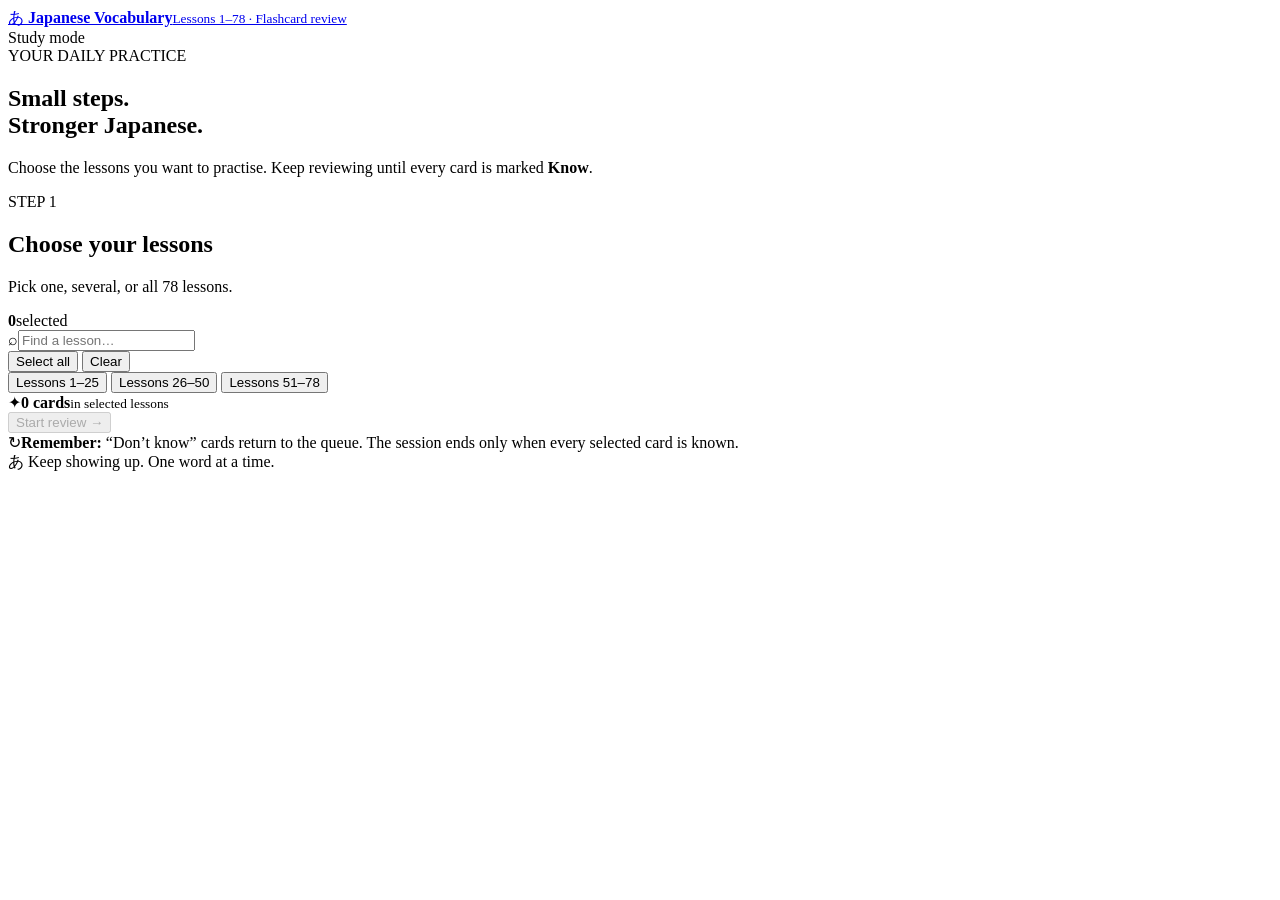
==== index.html @ 3cebc48f "Build responsive Japanese vocabulary flashcard website" ====
<!doctype html>
<html lang="en">
<head>
  <meta charset="utf-8">
  <meta name="viewport" content="width=device-width, initial-scale=1, viewport-fit=cover">
  <meta name="theme-color" content="#f5f7fb">
  <meta name="description" content="Review Japanese vocabulary from Lessons 1–78 with a simple, mobile-friendly flashcard app.">
  <title>Japanese Vocabulary • Flashcards</title>
  <link rel="stylesheet" href="./styles.css">
  <script defer src="./public/lesson-data-1-78-no-kanji.js"></script>
  <script defer src="./app.js"></script>
</head>
<body>
  <div class="app-shell">
    <header class="topbar">
      <a class="brand" href="./" aria-label="Japanese Vocabulary home">
        <span class="brand-mark">あ</span>
        <span><strong>Japanese Vocabulary</strong><small>Lessons 1–78 · Flashcard review</small></span>
      </a>
      <div class="top-pill"><span class="status-dot"></span> Study mode</div>
    </header>

    <main>
      <section id="setup-screen" class="screen">
        <div class="intro">
          <div class="eyebrow">YOUR DAILY PRACTICE</div>
          <h1>Small steps.<br><span>Stronger Japanese.</span></h1>
          <p>Choose the lessons you want to practise. Keep reviewing until every card is marked <strong>Know</strong>.</p>
        </div>

        <section class="panel lesson-panel" aria-labelledby="lesson-title">
          <div class="panel-heading">
            <div>
              <div class="eyebrow">STEP 1</div>
              <h2 id="lesson-title">Choose your lessons</h2>
              <p class="muted">Pick one, several, or all 78 lessons.</p>
            </div>
            <div class="selection-count"><strong id="selected-count">0</strong><span>selected</span></div>
          </div>

          <div class="selection-tools">
            <label class="search-box"><span aria-hidden="true">⌕</span><input id="lesson-search" type="search" placeholder="Find a lesson…" autocomplete="off" aria-label="Find a lesson"></label>
            <div class="tool-buttons">
              <button id="select-all" class="button button-soft" type="button">Select all</button>
              <button id="clear-all" class="button button-quiet" type="button">Clear</button>
            </div>
          </div>
          <div class="quick-picks">
            <button type="button" class="quick-chip" data-range="1-25">Lessons 1–25</button>
            <button type="button" class="quick-chip" data-range="26-50">Lessons 26–50</button>
            <button type="button" class="quick-chip" data-range="51-78">Lessons 51–78</button>
          </div>
          <div id="lesson-grid" class="lesson-grid" aria-label="Lesson choices"></div>
          <div class="start-row">
            <div class="start-summary"><span class="summary-icon">✦</span><span><strong id="word-count">0 cards</strong><small>in selected lessons</small></span></div>
            <button id="start-review" class="button button-primary" type="button" disabled>Start review <span aria-hidden="true">→</span></button>
          </div>
          <p id="setup-error" class="error-message" role="alert" hidden></p>
        </section>
        <div class="tip-row"><span class="tip-icon">↻</span><span><strong>Remember:</strong> “Don’t know” cards return to the queue. The session ends only when every selected card is known.</span></div>
      </section>

      <section id="review-screen" class="screen" hidden>
        <div class="review-topline">
          <button id="back-to-lessons" class="back-button" type="button"><span aria-hidden="true">←</span> Lessons</button>
          <span id="review-lessons-label" class="lesson-label">Selected lessons</span>
        </div>
        <div class="review-heading">
          <div><div class="eyebrow">STEP 2 · ACTIVE RECALL</div><h1>Can you remember it?</h1><p class="muted">Think of the meaning, then tap the card to reveal it.</p></div>
          <div class="progress-ring" aria-label="Review progress"><strong id="progress-percent">0%</strong><span>known</span></div>
        </div>
        <div class="progress-track" role="progressbar" aria-label="Known cards" aria-valuemin="0" aria-valuemax="100" aria-valuenow="0" id="progress-track"><span id="progress-fill"></span></div>
        <div class="stats-row">
          <div class="stat-card"><span class="stat-icon lavender">▤</span><span><strong id="remaining-count">0</strong><small>in queue</small></span></div>
          <div class="stat-card"><span class="stat-icon green">✓</span><span><strong id="known-count">0</strong><small>known</small></span></div>
          <div class="stat-card"><span class="stat-icon orange">↻</span><span><strong id="retry-count">0</strong><small>to revisit</small></span></div>
        </div>

        <div class="flashcard-wrap">
          <button id="flashcard" class="flashcard" type="button" aria-label="Reveal English meaning">
            <span class="card-top"><span id="card-lesson" class="card-lesson">LESSON 1</span><span id="card-side" class="card-side">JAPANESE</span></span>
            <span class="card-center"><span id="card-jp" class="japanese-word" lang="ja">あなた</span><span id="card-en" class="english-meaning" hidden>you</span></span>
            <span class="card-bottom"><span id="card-hint" class="card-hint"><span aria-hidden="true">↻</span> Tap to reveal meaning</span><span class="card-number" id="card-number">CARD 1</span></span>
          </button>
        </div>
        <div class="answer-actions">
          <button id="dont-know" class="answer-button dont-know" type="button"><span class="answer-symbol">↻</span><span><strong>Don’t know</strong><small>Bring it back later</small></span></button>
          <button id="know" class="answer-button know" type="button"><span class="answer-symbol">✓</span><span><strong>Know</strong><small>Remove from this review</small></span></button>
        </div>
        <p class="keyboard-hint">Tip: tap the card to flip · keyboard: Space to flip, ← Don’t know, → Know</p>
      </section>

      <section id="complete-screen" class="screen completion-screen" hidden>
        <div class="completion-card">
          <div class="celebration-icon">✦</div>
          <div class="eyebrow">SESSION COMPLETE</div>
          <h1>すばらしい！<br><span>Excellent work.</span></h1>
          <p>You marked every card as <strong>Know</strong>. That’s your selected vocabulary reviewed from start to finish.</p>
          <div class="completion-stats"><div><strong id="final-known">0</strong><span>cards mastered</span></div><div><strong id="final-lessons">0</strong><span>lessons practised</span></div></div>
          <button id="review-again" class="button button-primary button-wide" type="button">Review these lessons again <span aria-hidden="true">↻</span></button>
          <button id="choose-new-lessons" class="button button-soft button-wide" type="button">Choose other lessons</button>
        </div>
      </section>
    </main>
    <footer><span>あ</span> Keep showing up. One word at a time.</footer>
  </div>
</body>
</html>
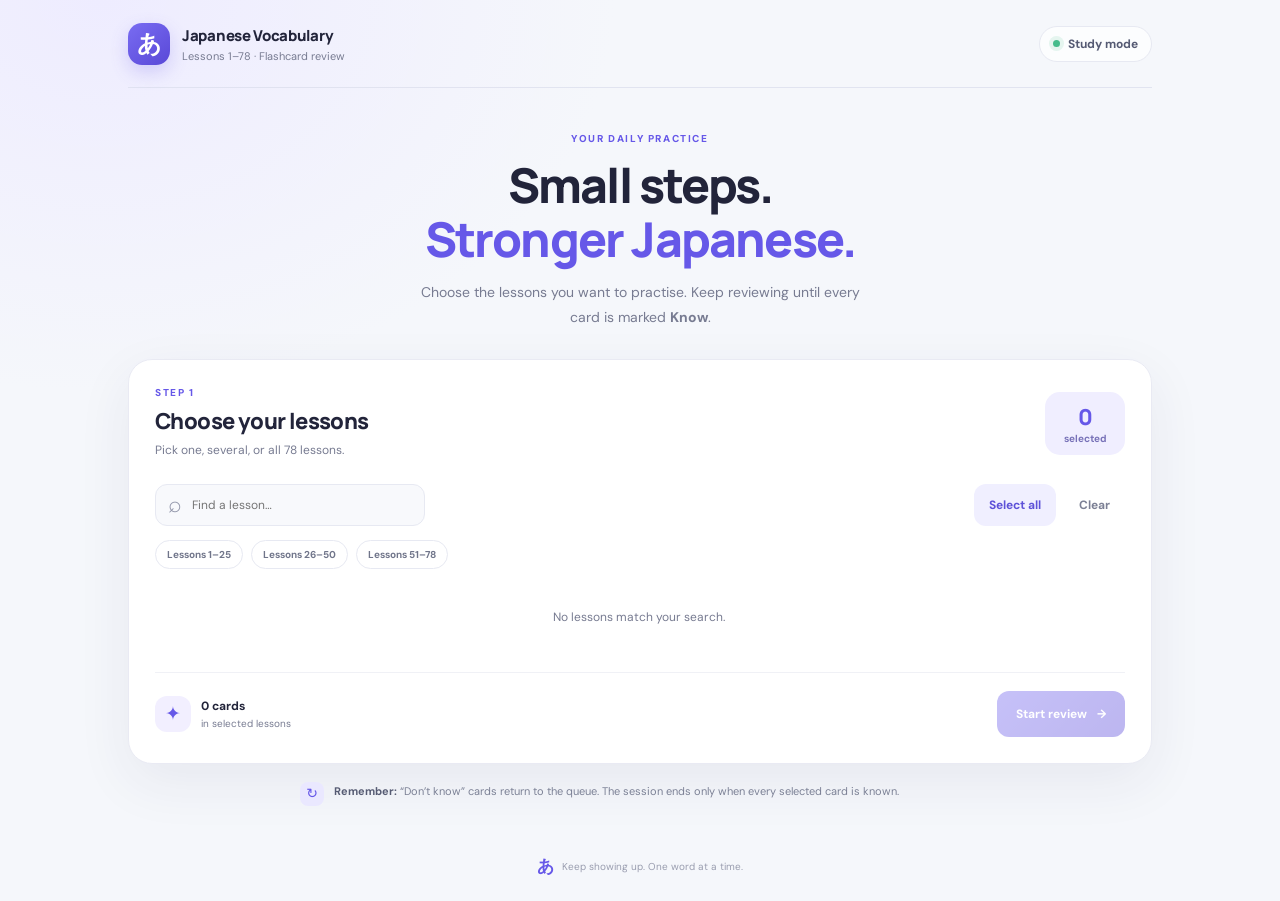
==== commit b2b981d1: "Load canonical Lessons 1–78 vocabulary" ====
--- a/index.html
+++ b/index.html
@@ -7,7 +7,7 @@
   <meta name="description" content="Review Japanese vocabulary from Lessons 1–78 with a simple, mobile-friendly flashcard app.">
   <title>Japanese Vocabulary • Flashcards</title>
   <link rel="stylesheet" href="./styles.css">
-  <script defer src="./public/lesson-data-1-78-no-kanji.js"></script>
+  <script defer src="./public/lesson-data-1-78.js"></script>
   <script defer src="./app.js"></script>
 </head>
 <body>
--- a/styles.css
+++ b/styles.css
@@ -0,0 +1,6 @@
+@import url('https://fonts.googleapis.com/css2?family=DM+Sans:wght@400;500;600;700&family=Manrope:wght@400;500;600;700;800&display=swap');
+:root{color-scheme:light;--ink:#22243a;--muted:#777b91;--line:#e7e9f2;--paper:#fff;--bg:#f5f7fb;--purple:#6658e8;--purple-dark:#5144d4;--purple-soft:#f0eeff;--green:#188a62;--green-soft:#e8f8f1;--orange:#c47731;--orange-soft:#fff3e6;--shadow:0 18px 55px rgba(41,43,83,.07)}
+*{box-sizing:border-box}html{min-height:100%;background:var(--bg)}body{margin:0;color:var(--ink);font-family:'DM Sans',system-ui,-apple-system,sans-serif;background:radial-gradient(ellipse at 8% 0%,#eeecff 0,transparent 32rem),var(--bg);min-height:100vh}button,input{font:inherit}button{cursor:pointer}button:focus-visible,input:focus-visible,a:focus-visible{outline:3px solid #a9a0ff;outline-offset:3px}.app-shell{max-width:1080px;margin:0 auto;padding:0 28px;min-height:100vh;display:flex;flex-direction:column}.topbar{height:88px;display:flex;align-items:center;justify-content:space-between;border-bottom:1px solid rgba(219,222,236,.75);gap:12px}.brand{display:flex;align-items:center;gap:12px;text-decoration:none;color:inherit}.brand-mark{width:42px;height:42px;display:grid;place-items:center;border-radius:14px;background:linear-gradient(140deg,#796cf2,#5948d7);color:#fff;font-size:24px;font-weight:800;box-shadow:0 7px 18px #6658e83b}.brand strong,.brand small{display:block}.brand strong{font:800 15px Manrope,sans-serif;letter-spacing:-.3px}.brand small{font-size:11px;color:var(--muted);margin-top:3px}.top-pill{display:flex;align-items:center;gap:8px;border:1px solid var(--line);border-radius:99px;background:#ffffffb8;padding:9px 13px;font-size:12px;font-weight:700;color:#555a73;white-space:nowrap}.status-dot{width:7px;height:7px;border-radius:50%;background:#45bc8b;box-shadow:0 0 0 4px #45bc8b20}.screen{padding:44px 0 26px;animation:appear .3s ease both}.intro{max-width:600px;margin:0 auto 30px;text-align:center}.eyebrow{color:var(--purple);font-size:10px;font-weight:800;letter-spacing:1.6px}.intro h1,.review-heading h1,.completion-card h1{font:800 clamp(32px,5vw,48px)/1.13 Manrope,sans-serif;letter-spacing:-1.8px;margin:13px 0 14px}.intro h1 span,.review-heading h1 span,.completion-card h1 span{color:var(--purple)}.intro p{font-size:14px;line-height:1.75;color:var(--muted);max-width:470px;margin:0 auto}.panel{background:var(--paper);border:1px solid #e9eaf3;border-radius:24px;box-shadow:var(--shadow)}.lesson-panel{padding:26px}.panel-heading{display:flex;justify-content:space-between;align-items:center;gap:16px}.panel-heading h2{font:800 22px Manrope,sans-serif;letter-spacing:-.6px;margin:7px 0 5px}.muted{color:var(--muted)}.panel-heading p,.review-heading p{font-size:12px;margin:0;line-height:1.6}.selection-count{background:var(--purple-soft);border-radius:15px;padding:10px 14px;text-align:center;min-width:80px}.selection-count strong{display:block;color:var(--purple);font:800 22px Manrope}.selection-count span{display:block;color:#7771b8;font-size:10px;font-weight:700}.selection-tools{display:flex;align-items:center;justify-content:space-between;gap:12px;margin:23px 0 14px}.search-box{display:flex;align-items:center;gap:8px;background:#f8f9fc;border:1px solid var(--line);border-radius:12px;padding:0 12px;height:42px;max-width:270px;flex:1;color:#9296aa}.search-box>span{font-size:23px;line-height:1}.search-box input{width:100%;min-width:0;border:0;outline:none;background:transparent;color:var(--ink);font-size:12px}.tool-buttons{display:flex;gap:8px}.button{border:0;border-radius:12px;min-height:42px;padding:0 15px;display:inline-flex;align-items:center;justify-content:center;gap:10px;font-weight:700;font-size:12px;transition:transform .18s,background .18s,box-shadow .18s}.button:active,.answer-button:active{transform:scale(.98)}.button-soft{background:#f0efff;color:#5d51d8}.button-soft:hover{background:#e7e4ff}.button-quiet{background:transparent;color:#7c8095}.button-quiet:hover{background:#f5f6fa}.button-primary{background:linear-gradient(135deg,#7164ee,#5949d9);color:white;box-shadow:0 8px 20px #6658e82e}.button-primary:hover{background:linear-gradient(135deg,#6558e7,#4f42cd);box-shadow:0 10px 24px #6658e845}.button:disabled{opacity:.4;cursor:not-allowed;box-shadow:none}.quick-picks{display:flex;gap:8px;flex-wrap:wrap;margin:0 0 14px}.quick-chip{border:1px solid var(--line);background:#fff;border-radius:99px;padding:7px 11px;font-size:10px;color:#70758a;font-weight:700}.quick-chip:hover{border-color:#bcb6ff;color:var(--purple);background:#faf9ff}.lesson-grid{display:grid;grid-template-columns:repeat(6,minmax(0,1fr));gap:8px;max-height:280px;overflow:auto;padding:2px 3px 8px 0;scrollbar-color:#d7d5ee transparent;scrollbar-width:thin}.lesson-option{position:relative;min-height:58px;border:1px solid var(--line);border-radius:13px;background:#fff;display:flex;align-items:center;justify-content:center;flex-direction:column;gap:3px;color:#656a81;transition:border-color .15s,background .15s,transform .15s}.lesson-option:hover{border-color:#b9b2ff;transform:translateY(-1px)}.lesson-option strong{font:800 15px Manrope,sans-serif}.lesson-option small{font-size:9px;color:#9b9fb0}.lesson-option.selected{background:#f0eeff;border-color:#8b80f2;color:#584bd4;box-shadow:inset 0 0 0 1px #8b80f22b}.lesson-option.selected small{color:#7770ca}.lesson-option .checkmark{position:absolute;right:6px;top:5px;width:14px;height:14px;border-radius:50%;display:grid;place-items:center;background:var(--purple);color:#fff;font-size:9px}.lesson-option:not(.selected) .checkmark{display:none}.empty-search{grid-column:1/-1;text-align:center;color:var(--muted);font-size:12px;padding:24px}.start-row{display:flex;align-items:center;justify-content:space-between;gap:12px;border-top:1px solid #f0f1f6;margin-top:15px;padding-top:18px}.start-summary{display:flex;align-items:center;gap:10px}.summary-icon{display:grid;place-items:center;width:36px;height:36px;border-radius:12px;background:#f2efff;color:var(--purple);font-size:19px}.start-summary strong,.start-summary small{display:block}.start-summary strong{font-size:12px}.start-summary small{font-size:10px;color:var(--muted);margin-top:3px}.start-row .button{min-height:46px;padding:0 19px}.error-message{font-size:12px;color:#b43f52;margin:12px 0 0}.tip-row{display:flex;align-items:flex-start;gap:10px;max-width:680px;margin:18px auto 0;color:#7b8095;font-size:11px;line-height:1.7}.tip-row strong{color:#565b73}.tip-icon{display:grid;place-items:center;flex:0 0 24px;height:24px;border-radius:8px;background:#eae8ff;color:var(--purple);font-size:14px}.review-topline{display:flex;align-items:center;justify-content:space-between;margin-bottom:28px}.back-button{border:0;background:transparent;padding:8px 0;color:#6f7489;font-size:12px;font-weight:700}.back-button:hover{color:var(--purple)}.back-button span{font-size:18px;vertical-align:-1px;margin-right:5px}.lesson-label{font-size:10px;font-weight:700;color:#7168cb;background:#efedff;padding:8px 11px;border-radius:99px}.review-heading{display:flex;align-items:center;justify-content:space-between;gap:16px}.review-heading h1{font-size:clamp(27px,4vw,38px);margin:9px 0}.review-heading p{font-size:12px}.progress-ring{width:66px;height:66px;flex:0 0 66px;border-radius:50%;border:4px solid #e5e2ff;display:flex;flex-direction:column;align-items:center;justify-content:center;background:#fff}.progress-ring strong{font:800 16px Manrope;color:var(--purple)}.progress-ring span{font-size:8px;color:var(--muted);margin-top:1px}.progress-track{height:6px;background:#e7e8f1;border-radius:99px;overflow:hidden;margin:22px 0 16px}.progress-track span{display:block;height:100%;width:0;background:linear-gradient(90deg,#9288ff,#5d4cdd);border-radius:99px;transition:width .25s ease}.stats-row{display:grid;grid-template-columns:repeat(3,1fr);gap:10px}.stat-card{display:flex;align-items:center;gap:10px;padding:12px 14px;border:1px solid var(--line);border-radius:14px;background:#fff}.stat-icon{display:grid;place-items:center;width:32px;height:32px;border-radius:10px;font-size:15px;font-weight:800}.lavender{background:#efedff;color:#6658e8}.green{background:var(--green-soft);color:var(--green)}.orange{background:var(--orange-soft);color:var(--orange)}.stat-card strong,.stat-card small{display:block}.stat-card strong{font:800 16px Manrope}.stat-card small{font-size:10px;color:var(--muted);margin-top:2px}.flashcard-wrap{max-width:620px;margin:24px auto 16px;perspective:1200px}.flashcard{width:100%;min-height:270px;border:1px solid #e5e3fb;border-radius:24px;background:linear-gradient(145deg,#fff 0%,#fcfbff 70%,#f4f1ff 100%);box-shadow:0 20px 50px #3c32780d;display:flex;flex-direction:column;align-items:stretch;justify-content:space-between;text-align:center;padding:21px 24px;color:var(--ink);transition:transform .24s,box-shadow .24s;position:relative;overflow:hidden}.flashcard:before{content:"";position:absolute;width:180px;height:180px;border-radius:50%;background:#eeebff70;top:-100px;right:-70px;pointer-events:none}.flashcard:hover{box-shadow:0 24px 60px #3c327815}.flashcard.is-flipped{background:linear-gradient(145deg,#f4fff9,#fff 80%);border-color:#d2f0e2}.card-top,.card-bottom{position:relative;display:flex;align-items:center;justify-content:space-between;gap:10px}.card-lesson,.card-side,.card-number{font-size:9px;font-weight:800;letter-spacing:1px;color:#8b8fa4}.card-lesson{background:#f0eeff;color:#6c5de3;border-radius:99px;padding:7px 10px;letter-spacing:.5px}.card-center{display:flex;flex-direction:column;align-items:center;justify-content:center;gap:16px;min-height:150px;position:relative}.japanese-word{font:700 clamp(32px,7vw,56px)/1.3 'DM Sans',sans-serif;letter-spacing:.5px;color:#282742;overflow-wrap:anywhere}.english-meaning{font:700 clamp(22px,4vw,30px)/1.35 Manrope,sans-serif;letter-spacing:-.5px;color:#188a62;overflow-wrap:anywhere}.card-hint{font-size:10px;color:#8a8da3}.card-hint span{font-size:14px;vertical-align:-1px;margin-right:4px}.flashcard.is-flipped .card-hint{color:#238663}.answer-actions{max-width:620px;margin:0 auto;display:grid;grid-template-columns:1fr 1fr;gap:12px}.answer-button{min-height:65px;border-radius:15px;border:1px solid var(--line);display:flex;align-items:center;justify-content:flex-start;text-align:left;gap:12px;padding:10px 16px;background:#fff;transition:transform .15s,box-shadow .15s,border-color .15s}.answer-button:hover{transform:translateY(-2px);box-shadow:0 8px 20px #27254b0b}.answer-button .answer-symbol{display:grid;place-items:center;flex:0 0 34px;height:34px;border-radius:11px;font-size:17px;font-weight:800}.answer-button strong,.answer-button small{display:block}.answer-button strong{font-size:12px}.answer-button small{font-size:10px;color:var(--muted);margin-top:4px}.dont-know{border-color:#f1e4d5}.dont-know .answer-symbol{background:var(--orange-soft);color:var(--orange)}.dont-know strong{color:#a86427}.know{border-color:#d6efe4}.know .answer-symbol{background:var(--green-soft);color:var(--green)}.know strong{color:#187b5b}.keyboard-hint{text-align:center;font-size:10px;color:#9699aa;margin:15px 0 0}.completion-screen{display:flex;justify-content:center;align-items:center;flex:1}.completion-card{width:min(100%,520px);text-align:center;padding:38px 30px;background:#fff;border:1px solid var(--line);border-radius:26px;box-shadow:var(--shadow)}.celebration-icon{display:grid;place-items:center;width:68px;height:68px;margin:0 auto 20px;border-radius:23px;background:linear-gradient(145deg,#eeeaff,#faf9ff);color:var(--purple);font-size:32px}.completion-card h1{font-size:36px;margin:13px 0}.completion-card p{font-size:13px;line-height:1.8;color:var(--muted);max-width:370px;margin:0 auto}.completion-stats{display:grid;grid-template-columns:1fr 1fr;gap:10px;margin:25px 0}.completion-stats div{padding:17px;border:1px solid var(--line);border-radius:15px;background:#fafaff}.completion-stats strong,.completion-stats span{display:block}.completion-stats strong{font:800 25px Manrope;color:var(--purple)}.completion-stats span{font-size:10px;color:var(--muted);margin-top:4px}.button-wide{width:100%;min-height:46px;margin-top:10px}footer{margin-top:auto;display:flex;justify-content:center;align-items:center;gap:8px;padding:23px 0;color:#999daf;font-size:10px}footer span{color:var(--purple);font-size:17px;font-weight:800}@keyframes appear{from{opacity:0;transform:translateY(7px)}to{opacity:1;transform:translateY(0)}}[hidden]{display:none!important}
+@media(max-width:760px){.app-shell{padding:0 18px}.topbar{height:74px}.brand-mark{width:38px;height:38px}.brand strong{font-size:13px}.brand small{font-size:10px}.top-pill{font-size:10px;padding:8px 10px}.screen{padding-top:30px}.intro{margin-bottom:23px}.intro h1{font-size:36px}.intro p{font-size:12px}.lesson-panel{padding:18px;border-radius:20px}.panel-heading h2{font-size:19px}.selection-tools{align-items:stretch;flex-direction:column}.search-box{max-width:none;flex:auto}.tool-buttons{display:grid;grid-template-columns:1fr 1fr}.lesson-grid{grid-template-columns:repeat(4,minmax(0,1fr));gap:7px;max-height:300px}.lesson-option{min-height:54px}.start-row .button{padding:0 13px}.tip-row{font-size:10px}.review-topline{margin-bottom:22px}.review-heading h1{font-size:28px;letter-spacing:-1px}.review-heading p{max-width:260px}.progress-ring{width:59px;height:59px;flex-basis:59px}.stats-row{gap:7px}.stat-card{padding:10px 8px;gap:7px}.stat-icon{width:29px;height:29px;flex-basis:29px}.stat-card strong{font-size:14px}.stat-card small{font-size:9px}.flashcard{min-height:260px;padding:17px 16px;border-radius:21px}.answer-actions{gap:8px}.answer-button{min-height:66px;padding:9px 10px;gap:8px}.answer-button .answer-symbol{flex-basis:30px;height:30px}.answer-button strong{font-size:11px}.answer-button small{font-size:9px}.keyboard-hint{line-height:1.6}.completion-card{padding:30px 20px}.completion-card h1{font-size:32px}}
+@media(max-width:390px){.app-shell{padding:0 12px}.brand{gap:8px}.brand strong{font-size:12px}.brand small{font-size:9px}.top-pill{padding:7px 8px;font-size:9px}.intro h1{font-size:32px}.lesson-panel{padding:14px}.lesson-grid{grid-template-columns:repeat(3,minmax(0,1fr))}.selection-count{min-width:68px;padding:8px 10px}.panel-heading h2{font-size:17px}.start-summary{gap:7px}.start-row .button{font-size:11px;padding:0 10px}.review-heading h1{font-size:25px}.review-heading p{font-size:11px}.flashcard{min-height:235px}.answer-button{gap:6px;padding:8px}.answer-button .answer-symbol{flex-basis:27px;height:27px}.answer-button small{font-size:8px}.lesson-label{font-size:9px;padding:7px 8px}}
+@media(prefers-reduced-motion:reduce){*,*:before,*:after{animation-duration:.01ms!important;transition-duration:.01ms!important;scroll-behavior:auto!important}}
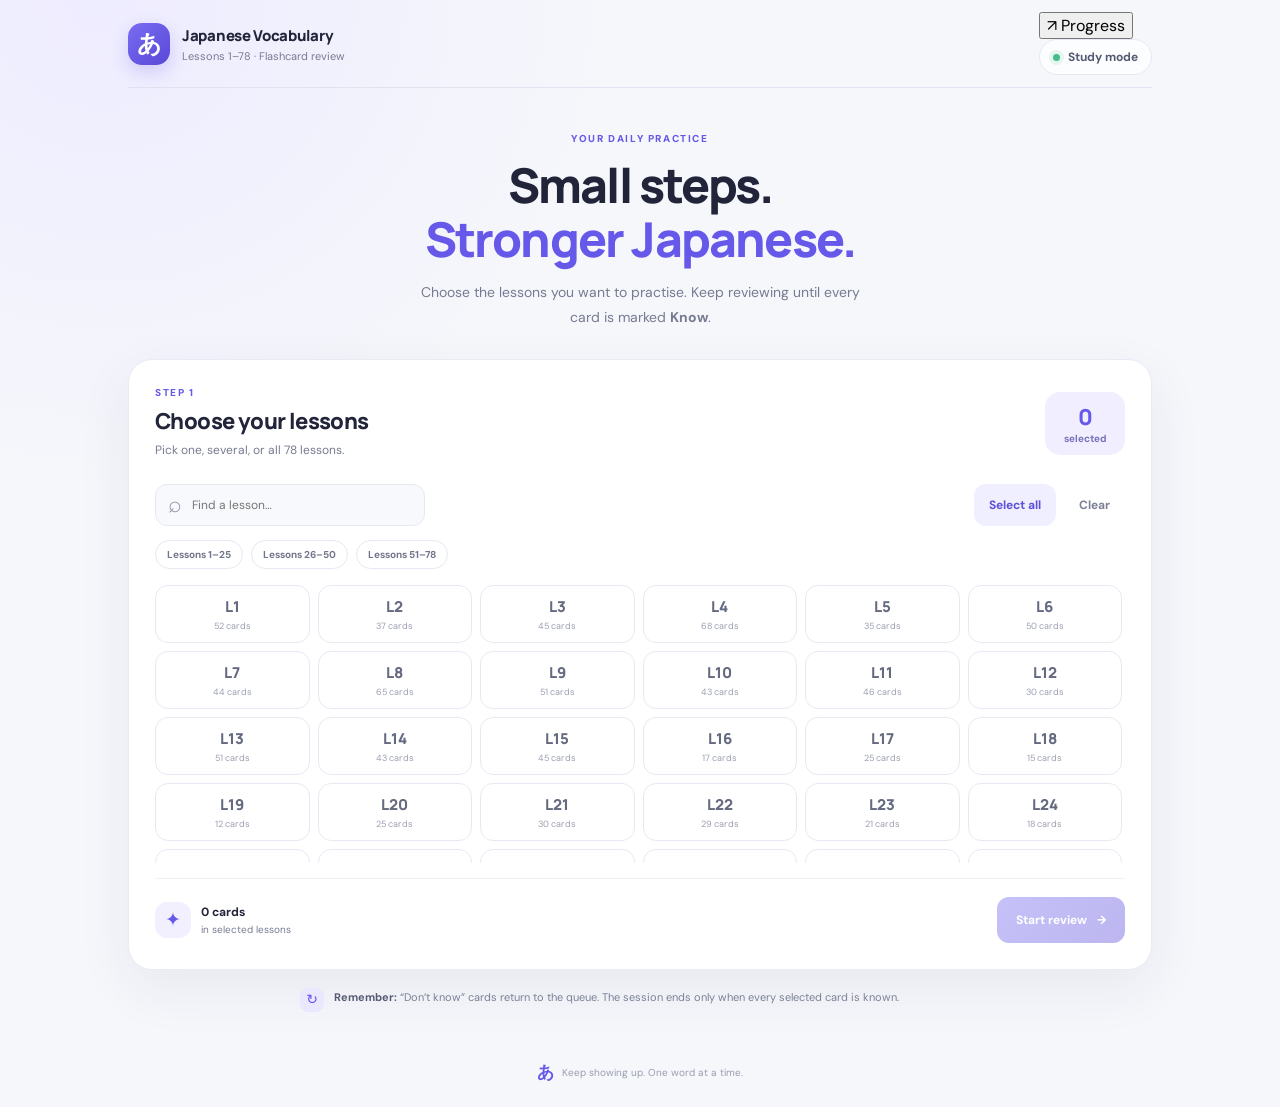
==== commit 2931623c: "Add progress view and PWA metadata" ====
--- a/index.html
+++ b/index.html
@@ -4,6 +4,9 @@
   <meta charset="utf-8">
   <meta name="viewport" content="width=device-width, initial-scale=1, viewport-fit=cover">
   <meta name="theme-color" content="#f5f7fb">
+  <meta name="apple-mobile-web-app-capable" content="yes">
+  <meta name="apple-mobile-web-app-status-bar-style" content="default">
+  <link rel="manifest" href="./manifest.json">
   <meta name="description" content="Review Japanese vocabulary from Lessons 1–78 with a simple, mobile-friendly flashcard app.">
   <title>Japanese Vocabulary • Flashcards</title>
   <link rel="stylesheet" href="./styles.css">
@@ -17,7 +20,7 @@
         <span class="brand-mark">あ</span>
         <span><strong>Japanese Vocabulary</strong><small>Lessons 1–78 · Flashcard review</small></span>
       </a>
-      <div class="top-pill"><span class="status-dot"></span> Study mode</div>
+      <div class="top-actions"><button id="show-progress" class="progress-nav" type="button" aria-label="View learning progress">↗ Progress</button><div class="top-pill"><span class="status-dot"></span> Study mode</div></div>
     </header>
 
     <main>
@@ -58,6 +61,20 @@
           <p id="setup-error" class="error-message" role="alert" hidden></p>
         </section>
         <div class="tip-row"><span class="tip-icon">↻</span><span><strong>Remember:</strong> “Don’t know” cards return to the queue. The session ends only when every selected card is known.</span></div>
+      </section>
+
+      <section id="progress-screen" class="screen" hidden>
+        <div class="progress-page-heading">
+          <div><div class="eyebrow">YOUR LEARNING JOURNEY</div><h1>My progress</h1><p class="muted">Your progress is saved on this device and stays available offline.</p></div>
+          <button id="progress-back" class="back-button" type="button">← Lessons</button>
+        </div>
+        <div class="progress-overview">
+          <article class="overview-card overview-primary"><span class="overview-label">Vocabulary mastered</span><strong id="overall-mastered">0 / 0</strong><div class="overview-track"><span id="overall-fill"></span></div><small id="overall-percent">0% complete</small></article>
+          <article class="overview-card"><span class="overview-label">Study sessions</span><strong id="sessions-total">0</strong><small>completed</small></article>
+          <article class="overview-card"><span class="overview-label">Cards still to learn</span><strong id="overall-remaining">0</strong><small>not marked Know</small></article>
+        </div>
+        <section class="panel progress-lessons-panel"><div class="panel-heading"><div><div class="eyebrow">LESSON BREAKDOWN</div><h2>Progress by lesson</h2><p class="muted">Each lesson tracks cards you marked Know.</p></div></div><div id="progress-lesson-list" class="progress-lesson-list"></div></section>
+        <section class="panel recent-panel"><div class="panel-heading"><div><div class="eyebrow">RECENT ACTIVITY</div><h2>Completed sessions</h2></div></div><div id="session-history" class="session-history"></div></section>
       </section>
 
       <section id="review-screen" class="screen" hidden>
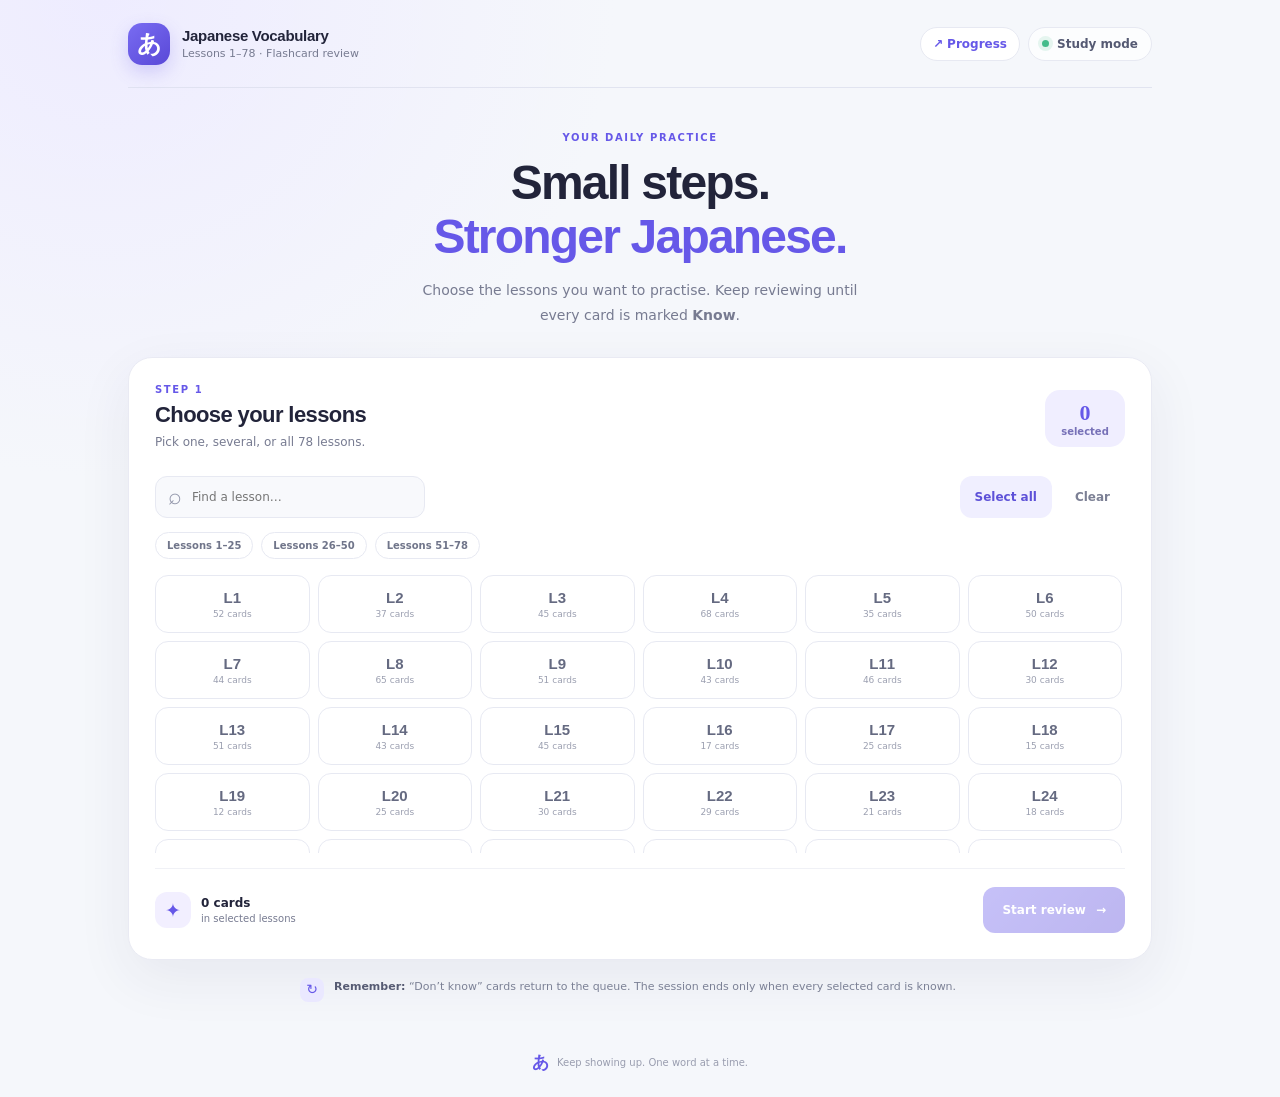
==== commit bd6c8910: "Register service worker for offline use" ====
--- a/index.html
+++ b/index.html
@@ -12,6 +12,7 @@
   <link rel="stylesheet" href="./styles.css">
   <script defer src="./public/lesson-data-1-78.js"></script>
   <script defer src="./app.js"></script>
+  <script>if ("serviceWorker" in navigator) window.addEventListener("load", () => navigator.serviceWorker.register("./sw.js").catch(() => {}));</script>
 </head>
 <body>
   <div class="app-shell">
--- a/styles.css
+++ b/styles.css
@@ -1,6 +1,42 @@
-@import url('https://fonts.googleapis.com/css2?family=DM+Sans:wght@400;500;600;700&family=Manrope:wght@400;500;600;700;800&display=swap');
 :root{color-scheme:light;--ink:#22243a;--muted:#777b91;--line:#e7e9f2;--paper:#fff;--bg:#f5f7fb;--purple:#6658e8;--purple-dark:#5144d4;--purple-soft:#f0eeff;--green:#188a62;--green-soft:#e8f8f1;--orange:#c47731;--orange-soft:#fff3e6;--shadow:0 18px 55px rgba(41,43,83,.07)}
 *{box-sizing:border-box}html{min-height:100%;background:var(--bg)}body{margin:0;color:var(--ink);font-family:'DM Sans',system-ui,-apple-system,sans-serif;background:radial-gradient(ellipse at 8% 0%,#eeecff 0,transparent 32rem),var(--bg);min-height:100vh}button,input{font:inherit}button{cursor:pointer}button:focus-visible,input:focus-visible,a:focus-visible{outline:3px solid #a9a0ff;outline-offset:3px}.app-shell{max-width:1080px;margin:0 auto;padding:0 28px;min-height:100vh;display:flex;flex-direction:column}.topbar{height:88px;display:flex;align-items:center;justify-content:space-between;border-bottom:1px solid rgba(219,222,236,.75);gap:12px}.brand{display:flex;align-items:center;gap:12px;text-decoration:none;color:inherit}.brand-mark{width:42px;height:42px;display:grid;place-items:center;border-radius:14px;background:linear-gradient(140deg,#796cf2,#5948d7);color:#fff;font-size:24px;font-weight:800;box-shadow:0 7px 18px #6658e83b}.brand strong,.brand small{display:block}.brand strong{font:800 15px Manrope,sans-serif;letter-spacing:-.3px}.brand small{font-size:11px;color:var(--muted);margin-top:3px}.top-pill{display:flex;align-items:center;gap:8px;border:1px solid var(--line);border-radius:99px;background:#ffffffb8;padding:9px 13px;font-size:12px;font-weight:700;color:#555a73;white-space:nowrap}.status-dot{width:7px;height:7px;border-radius:50%;background:#45bc8b;box-shadow:0 0 0 4px #45bc8b20}.screen{padding:44px 0 26px;animation:appear .3s ease both}.intro{max-width:600px;margin:0 auto 30px;text-align:center}.eyebrow{color:var(--purple);font-size:10px;font-weight:800;letter-spacing:1.6px}.intro h1,.review-heading h1,.completion-card h1{font:800 clamp(32px,5vw,48px)/1.13 Manrope,sans-serif;letter-spacing:-1.8px;margin:13px 0 14px}.intro h1 span,.review-heading h1 span,.completion-card h1 span{color:var(--purple)}.intro p{font-size:14px;line-height:1.75;color:var(--muted);max-width:470px;margin:0 auto}.panel{background:var(--paper);border:1px solid #e9eaf3;border-radius:24px;box-shadow:var(--shadow)}.lesson-panel{padding:26px}.panel-heading{display:flex;justify-content:space-between;align-items:center;gap:16px}.panel-heading h2{font:800 22px Manrope,sans-serif;letter-spacing:-.6px;margin:7px 0 5px}.muted{color:var(--muted)}.panel-heading p,.review-heading p{font-size:12px;margin:0;line-height:1.6}.selection-count{background:var(--purple-soft);border-radius:15px;padding:10px 14px;text-align:center;min-width:80px}.selection-count strong{display:block;color:var(--purple);font:800 22px Manrope}.selection-count span{display:block;color:#7771b8;font-size:10px;font-weight:700}.selection-tools{display:flex;align-items:center;justify-content:space-between;gap:12px;margin:23px 0 14px}.search-box{display:flex;align-items:center;gap:8px;background:#f8f9fc;border:1px solid var(--line);border-radius:12px;padding:0 12px;height:42px;max-width:270px;flex:1;color:#9296aa}.search-box>span{font-size:23px;line-height:1}.search-box input{width:100%;min-width:0;border:0;outline:none;background:transparent;color:var(--ink);font-size:12px}.tool-buttons{display:flex;gap:8px}.button{border:0;border-radius:12px;min-height:42px;padding:0 15px;display:inline-flex;align-items:center;justify-content:center;gap:10px;font-weight:700;font-size:12px;transition:transform .18s,background .18s,box-shadow .18s}.button:active,.answer-button:active{transform:scale(.98)}.button-soft{background:#f0efff;color:#5d51d8}.button-soft:hover{background:#e7e4ff}.button-quiet{background:transparent;color:#7c8095}.button-quiet:hover{background:#f5f6fa}.button-primary{background:linear-gradient(135deg,#7164ee,#5949d9);color:white;box-shadow:0 8px 20px #6658e82e}.button-primary:hover{background:linear-gradient(135deg,#6558e7,#4f42cd);box-shadow:0 10px 24px #6658e845}.button:disabled{opacity:.4;cursor:not-allowed;box-shadow:none}.quick-picks{display:flex;gap:8px;flex-wrap:wrap;margin:0 0 14px}.quick-chip{border:1px solid var(--line);background:#fff;border-radius:99px;padding:7px 11px;font-size:10px;color:#70758a;font-weight:700}.quick-chip:hover{border-color:#bcb6ff;color:var(--purple);background:#faf9ff}.lesson-grid{display:grid;grid-template-columns:repeat(6,minmax(0,1fr));gap:8px;max-height:280px;overflow:auto;padding:2px 3px 8px 0;scrollbar-color:#d7d5ee transparent;scrollbar-width:thin}.lesson-option{position:relative;min-height:58px;border:1px solid var(--line);border-radius:13px;background:#fff;display:flex;align-items:center;justify-content:center;flex-direction:column;gap:3px;color:#656a81;transition:border-color .15s,background .15s,transform .15s}.lesson-option:hover{border-color:#b9b2ff;transform:translateY(-1px)}.lesson-option strong{font:800 15px Manrope,sans-serif}.lesson-option small{font-size:9px;color:#9b9fb0}.lesson-option.selected{background:#f0eeff;border-color:#8b80f2;color:#584bd4;box-shadow:inset 0 0 0 1px #8b80f22b}.lesson-option.selected small{color:#7770ca}.lesson-option .checkmark{position:absolute;right:6px;top:5px;width:14px;height:14px;border-radius:50%;display:grid;place-items:center;background:var(--purple);color:#fff;font-size:9px}.lesson-option:not(.selected) .checkmark{display:none}.empty-search{grid-column:1/-1;text-align:center;color:var(--muted);font-size:12px;padding:24px}.start-row{display:flex;align-items:center;justify-content:space-between;gap:12px;border-top:1px solid #f0f1f6;margin-top:15px;padding-top:18px}.start-summary{display:flex;align-items:center;gap:10px}.summary-icon{display:grid;place-items:center;width:36px;height:36px;border-radius:12px;background:#f2efff;color:var(--purple);font-size:19px}.start-summary strong,.start-summary small{display:block}.start-summary strong{font-size:12px}.start-summary small{font-size:10px;color:var(--muted);margin-top:3px}.start-row .button{min-height:46px;padding:0 19px}.error-message{font-size:12px;color:#b43f52;margin:12px 0 0}.tip-row{display:flex;align-items:flex-start;gap:10px;max-width:680px;margin:18px auto 0;color:#7b8095;font-size:11px;line-height:1.7}.tip-row strong{color:#565b73}.tip-icon{display:grid;place-items:center;flex:0 0 24px;height:24px;border-radius:8px;background:#eae8ff;color:var(--purple);font-size:14px}.review-topline{display:flex;align-items:center;justify-content:space-between;margin-bottom:28px}.back-button{border:0;background:transparent;padding:8px 0;color:#6f7489;font-size:12px;font-weight:700}.back-button:hover{color:var(--purple)}.back-button span{font-size:18px;vertical-align:-1px;margin-right:5px}.lesson-label{font-size:10px;font-weight:700;color:#7168cb;background:#efedff;padding:8px 11px;border-radius:99px}.review-heading{display:flex;align-items:center;justify-content:space-between;gap:16px}.review-heading h1{font-size:clamp(27px,4vw,38px);margin:9px 0}.review-heading p{font-size:12px}.progress-ring{width:66px;height:66px;flex:0 0 66px;border-radius:50%;border:4px solid #e5e2ff;display:flex;flex-direction:column;align-items:center;justify-content:center;background:#fff}.progress-ring strong{font:800 16px Manrope;color:var(--purple)}.progress-ring span{font-size:8px;color:var(--muted);margin-top:1px}.progress-track{height:6px;background:#e7e8f1;border-radius:99px;overflow:hidden;margin:22px 0 16px}.progress-track span{display:block;height:100%;width:0;background:linear-gradient(90deg,#9288ff,#5d4cdd);border-radius:99px;transition:width .25s ease}.stats-row{display:grid;grid-template-columns:repeat(3,1fr);gap:10px}.stat-card{display:flex;align-items:center;gap:10px;padding:12px 14px;border:1px solid var(--line);border-radius:14px;background:#fff}.stat-icon{display:grid;place-items:center;width:32px;height:32px;border-radius:10px;font-size:15px;font-weight:800}.lavender{background:#efedff;color:#6658e8}.green{background:var(--green-soft);color:var(--green)}.orange{background:var(--orange-soft);color:var(--orange)}.stat-card strong,.stat-card small{display:block}.stat-card strong{font:800 16px Manrope}.stat-card small{font-size:10px;color:var(--muted);margin-top:2px}.flashcard-wrap{max-width:620px;margin:24px auto 16px;perspective:1200px}.flashcard{width:100%;min-height:270px;border:1px solid #e5e3fb;border-radius:24px;background:linear-gradient(145deg,#fff 0%,#fcfbff 70%,#f4f1ff 100%);box-shadow:0 20px 50px #3c32780d;display:flex;flex-direction:column;align-items:stretch;justify-content:space-between;text-align:center;padding:21px 24px;color:var(--ink);transition:transform .24s,box-shadow .24s;position:relative;overflow:hidden}.flashcard:before{content:"";position:absolute;width:180px;height:180px;border-radius:50%;background:#eeebff70;top:-100px;right:-70px;pointer-events:none}.flashcard:hover{box-shadow:0 24px 60px #3c327815}.flashcard.is-flipped{background:linear-gradient(145deg,#f4fff9,#fff 80%);border-color:#d2f0e2}.card-top,.card-bottom{position:relative;display:flex;align-items:center;justify-content:space-between;gap:10px}.card-lesson,.card-side,.card-number{font-size:9px;font-weight:800;letter-spacing:1px;color:#8b8fa4}.card-lesson{background:#f0eeff;color:#6c5de3;border-radius:99px;padding:7px 10px;letter-spacing:.5px}.card-center{display:flex;flex-direction:column;align-items:center;justify-content:center;gap:16px;min-height:150px;position:relative}.japanese-word{font:700 clamp(32px,7vw,56px)/1.3 'DM Sans',sans-serif;letter-spacing:.5px;color:#282742;overflow-wrap:anywhere}.english-meaning{font:700 clamp(22px,4vw,30px)/1.35 Manrope,sans-serif;letter-spacing:-.5px;color:#188a62;overflow-wrap:anywhere}.card-hint{font-size:10px;color:#8a8da3}.card-hint span{font-size:14px;vertical-align:-1px;margin-right:4px}.flashcard.is-flipped .card-hint{color:#238663}.answer-actions{max-width:620px;margin:0 auto;display:grid;grid-template-columns:1fr 1fr;gap:12px}.answer-button{min-height:65px;border-radius:15px;border:1px solid var(--line);display:flex;align-items:center;justify-content:flex-start;text-align:left;gap:12px;padding:10px 16px;background:#fff;transition:transform .15s,box-shadow .15s,border-color .15s}.answer-button:hover{transform:translateY(-2px);box-shadow:0 8px 20px #27254b0b}.answer-button .answer-symbol{display:grid;place-items:center;flex:0 0 34px;height:34px;border-radius:11px;font-size:17px;font-weight:800}.answer-button strong,.answer-button small{display:block}.answer-button strong{font-size:12px}.answer-button small{font-size:10px;color:var(--muted);margin-top:4px}.dont-know{border-color:#f1e4d5}.dont-know .answer-symbol{background:var(--orange-soft);color:var(--orange)}.dont-know strong{color:#a86427}.know{border-color:#d6efe4}.know .answer-symbol{background:var(--green-soft);color:var(--green)}.know strong{color:#187b5b}.keyboard-hint{text-align:center;font-size:10px;color:#9699aa;margin:15px 0 0}.completion-screen{display:flex;justify-content:center;align-items:center;flex:1}.completion-card{width:min(100%,520px);text-align:center;padding:38px 30px;background:#fff;border:1px solid var(--line);border-radius:26px;box-shadow:var(--shadow)}.celebration-icon{display:grid;place-items:center;width:68px;height:68px;margin:0 auto 20px;border-radius:23px;background:linear-gradient(145deg,#eeeaff,#faf9ff);color:var(--purple);font-size:32px}.completion-card h1{font-size:36px;margin:13px 0}.completion-card p{font-size:13px;line-height:1.8;color:var(--muted);max-width:370px;margin:0 auto}.completion-stats{display:grid;grid-template-columns:1fr 1fr;gap:10px;margin:25px 0}.completion-stats div{padding:17px;border:1px solid var(--line);border-radius:15px;background:#fafaff}.completion-stats strong,.completion-stats span{display:block}.completion-stats strong{font:800 25px Manrope;color:var(--purple)}.completion-stats span{font-size:10px;color:var(--muted);margin-top:4px}.button-wide{width:100%;min-height:46px;margin-top:10px}footer{margin-top:auto;display:flex;justify-content:center;align-items:center;gap:8px;padding:23px 0;color:#999daf;font-size:10px}footer span{color:var(--purple);font-size:17px;font-weight:800}@keyframes appear{from{opacity:0;transform:translateY(7px)}to{opacity:1;transform:translateY(0)}}[hidden]{display:none!important}
 @media(max-width:760px){.app-shell{padding:0 18px}.topbar{height:74px}.brand-mark{width:38px;height:38px}.brand strong{font-size:13px}.brand small{font-size:10px}.top-pill{font-size:10px;padding:8px 10px}.screen{padding-top:30px}.intro{margin-bottom:23px}.intro h1{font-size:36px}.intro p{font-size:12px}.lesson-panel{padding:18px;border-radius:20px}.panel-heading h2{font-size:19px}.selection-tools{align-items:stretch;flex-direction:column}.search-box{max-width:none;flex:auto}.tool-buttons{display:grid;grid-template-columns:1fr 1fr}.lesson-grid{grid-template-columns:repeat(4,minmax(0,1fr));gap:7px;max-height:300px}.lesson-option{min-height:54px}.start-row .button{padding:0 13px}.tip-row{font-size:10px}.review-topline{margin-bottom:22px}.review-heading h1{font-size:28px;letter-spacing:-1px}.review-heading p{max-width:260px}.progress-ring{width:59px;height:59px;flex-basis:59px}.stats-row{gap:7px}.stat-card{padding:10px 8px;gap:7px}.stat-icon{width:29px;height:29px;flex-basis:29px}.stat-card strong{font-size:14px}.stat-card small{font-size:9px}.flashcard{min-height:260px;padding:17px 16px;border-radius:21px}.answer-actions{gap:8px}.answer-button{min-height:66px;padding:9px 10px;gap:8px}.answer-button .answer-symbol{flex-basis:30px;height:30px}.answer-button strong{font-size:11px}.answer-button small{font-size:9px}.keyboard-hint{line-height:1.6}.completion-card{padding:30px 20px}.completion-card h1{font-size:32px}}
 @media(max-width:390px){.app-shell{padding:0 12px}.brand{gap:8px}.brand strong{font-size:12px}.brand small{font-size:9px}.top-pill{padding:7px 8px;font-size:9px}.intro h1{font-size:32px}.lesson-panel{padding:14px}.lesson-grid{grid-template-columns:repeat(3,minmax(0,1fr))}.selection-count{min-width:68px;padding:8px 10px}.panel-heading h2{font-size:17px}.start-summary{gap:7px}.start-row .button{font-size:11px;padding:0 10px}.review-heading h1{font-size:25px}.review-heading p{font-size:11px}.flashcard{min-height:235px}.answer-button{gap:6px;padding:8px}.answer-button .answer-symbol{flex-basis:27px;height:27px}.answer-button small{font-size:8px}.lesson-label{font-size:9px;padding:7px 8px}}
 @media(prefers-reduced-motion:reduce){*,*:before,*:after{animation-duration:.01ms!important;transition-duration:.01ms!important;scroll-behavior:auto!important}}
+
+
+/* Offline-first learning progress */
+.top-actions{display:flex;align-items:center;gap:8px}
+.progress-nav{border:1px solid var(--line);background:#fff;border-radius:99px;padding:9px 12px;color:var(--purple);font-size:12px;font-weight:800;white-space:nowrap}
+.progress-nav:hover{background:var(--purple-soft)}
+.progress-page-heading{display:flex;justify-content:space-between;align-items:center;gap:16px;margin-bottom:24px}
+.progress-page-heading h1{font:800 clamp(30px,5vw,42px)/1.15 Manrope,system-ui,sans-serif;letter-spacing:-1.3px;margin:10px 0}
+.progress-page-heading p{font-size:12px;margin:0;line-height:1.6}
+.progress-overview{display:grid;grid-template-columns:1.5fr 1fr 1fr;gap:12px;margin-bottom:18px}
+.overview-card{padding:20px;border:1px solid var(--line);border-radius:18px;background:#fff;box-shadow:0 8px 28px rgba(41,43,83,.04);min-width:0}
+.overview-primary{background:linear-gradient(140deg,#f0eeff,#fff);border-color:#e3dfff}
+.overview-label{display:block;color:var(--muted);font-size:11px;font-weight:700}
+.overview-card>strong{display:block;font:800 clamp(22px,3vw,30px)/1.2 Manrope,system-ui,sans-serif;color:var(--ink);margin:12px 0 8px;overflow-wrap:anywhere}
+.overview-card small{font-size:10px;color:var(--muted)}
+.overview-primary>strong{color:var(--purple)}
+.overview-track,.lesson-progress-track{height:7px;background:#e9e8f4;border-radius:99px;overflow:hidden}
+.overview-track{margin:12px 0 8px}
+.overview-track span,.lesson-progress-track span{display:block;width:0;height:100%;border-radius:99px;background:linear-gradient(90deg,#9388ff,#5d4cdd);transition:width .3s ease}
+.progress-lessons-panel,.recent-panel{padding:22px;margin-top:14px}
+.progress-lessons-panel .panel-heading,.recent-panel .panel-heading{margin-bottom:16px}
+.progress-lessons-panel h2,.recent-panel h2{font:800 20px Manrope,system-ui,sans-serif;margin:7px 0 5px}
+.progress-lesson-list{display:grid;grid-template-columns:repeat(2,minmax(0,1fr));gap:13px 24px;max-height:510px;overflow:auto;padding:2px 5px 4px 0}
+.progress-lesson-row{min-width:0}
+.progress-lesson-top{display:flex;justify-content:space-between;align-items:center;gap:8px;margin-bottom:7px}
+.progress-lesson-top strong{font-size:11px;color:var(--ink)}
+.progress-lesson-top>span{font-size:10px;color:var(--muted);white-space:nowrap}
+.lesson-progress-track{height:5px}
+.history-row{display:flex;align-items:center;justify-content:space-between;gap:12px;padding:13px 0;border-bottom:1px solid #f0f1f6}
+.history-row:last-child{border-bottom:0}
+.history-row strong,.history-row small{display:block}
+.history-row strong{font-size:12px}
+.history-row small{font-size:10px;color:var(--muted);margin-top:4px;line-height:1.5}
+.history-score{font-size:10px;font-weight:800;color:var(--green);white-space:nowrap}
+.history-empty{font-size:12px;color:var(--muted);line-height:1.7;margin:0;padding:6px 0}
+@media(max-width:760px){.top-actions{gap:5px}.progress-nav{font-size:10px;padding:8px 9px}.progress-overview{grid-template-columns:1fr 1fr;gap:8px}.overview-primary{grid-column:1/-1}.overview-card{padding:15px}.progress-lessons-panel,.recent-panel{padding:17px}.progress-lesson-list{grid-template-columns:1fr;gap:12px;max-height:600px}.progress-page-heading{align-items:flex-start}.progress-page-heading h1{font-size:32px}.progress-page-heading .back-button{white-space:nowrap;margin-top:8px}}
+@media(max-width:390px){.top-actions{flex-direction:column;align-items:flex-end;gap:4px}.top-pill{font-size:9px}.progress-nav{font-size:9px;padding:6px 8px}.progress-page-heading h1{font-size:28px}.overview-card{padding:12px}.history-row{align-items:flex-start}.history-score{font-size:9px}}
